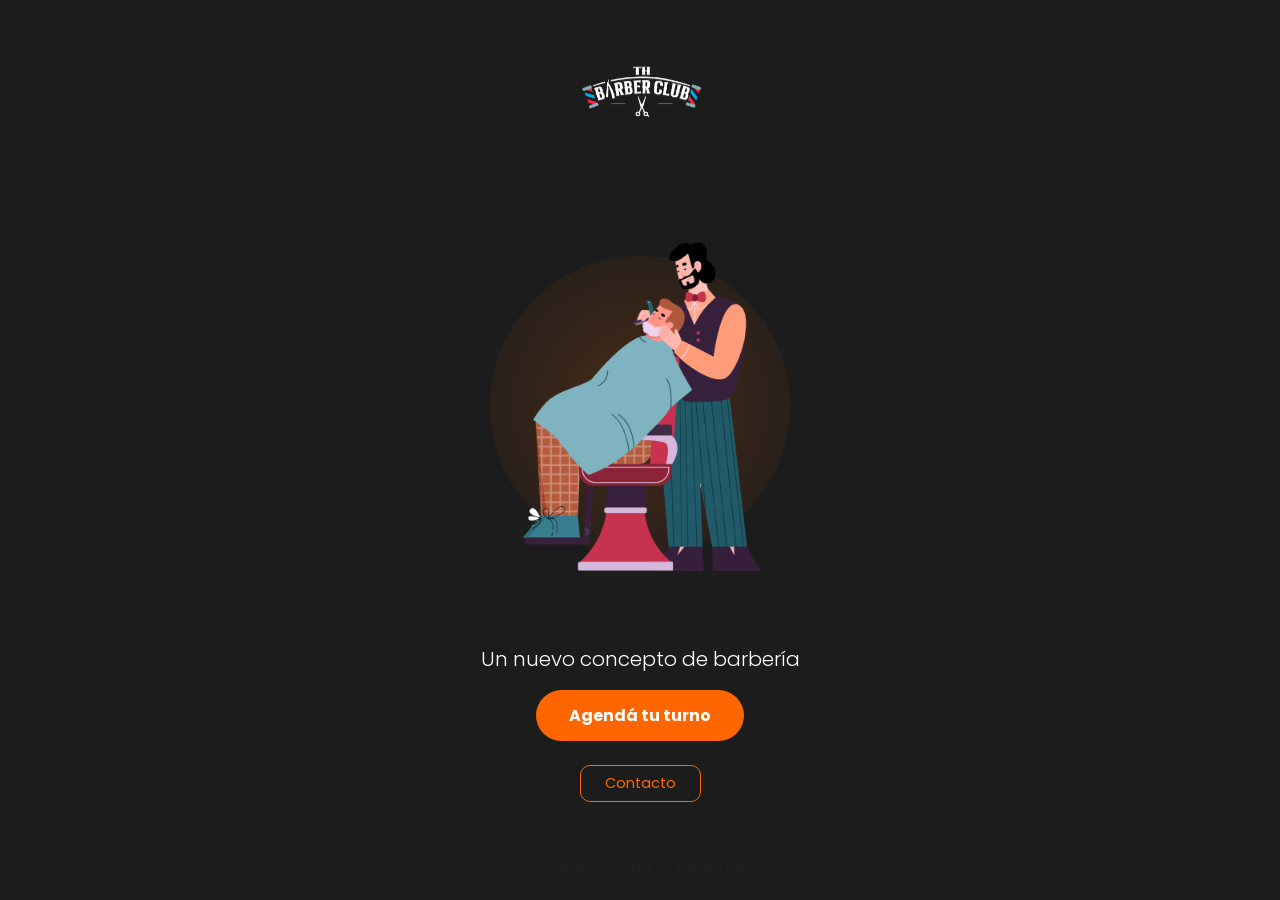
==== index.html @ 264c2985 "Base inicial" ====
<!DOCTYPE html>
<html lang="es">
  <head>
    <meta charset="UTF-8" />
    <meta name="viewport" content="width=device-width, initial-scale=1.0" />
    <title>TH Barber Club</title>
    <link rel="icon" href="./img/logo.svg" type="image/x-icon" />
    <link
      href="https://cdn.jsdelivr.net/npm/bootstrap@5.3.2/dist/css/bootstrap.min.css"
      rel="stylesheet"
    />
    <link rel="stylesheet" href="./css/styles.css" />
  </head>
  <style>
@keyframes ola {
  0% {
    transform: translate(-50%, -50%) scale(1);
    opacity: 0.6; /* Más brillante */
  }
  50% {
    transform: translate(-50%, -50%) scale(1.1);
    opacity: 0.3;
  }
  100% {
    transform: translate(-50%, -50%) scale(1.2);
    opacity: 0;
  }
}

.mancha-onda {
  animation: ola 8s ease-in-out infinite;
  pointer-events: none;
}

</style>
  <body>
    <div class="container-fluid min-vh-100 d-flex flex-column justify-content-between py-4 px-3">
      <!-- Logo -->
      <header class="text-center mb-4">
        <img
          src="./img/logo.svg"
          alt="Logo de TH Barber Club"
          class="img-fluid"
          style="max-width: 150px"
        />
      </header>

      <!-- Imagen con fondo decorativo -->
      <section class="position-relative text-center mb-4">
        <!-- Mancha decorativa detrás -->
        <div
          class="position-absolute top-50 start-50 translate-middle mancha-animada"
          style="
            width: 300px;
            height: 300px;
            background: radial-gradient(circle at center, #ff660033, transparent);
            border-radius: 50%;
            z-index: 0;
          "
        ></div>

        <img
          src="./img/barbero-ilustracion.svg"
          alt="Ilustración de un barbero moderno"
          class="img-fluid position-relative"
          style="z-index: 1; max-width: 250px"
        />
      </section>

      <!-- Texto y llamado a la acción -->
      <section class="text-center mb-3">
        <p class="fs-5 fw-light">Un nuevo concepto de barbería</p>
        <a href="reserva.html" class="btn btn-primario">Agendá tu turno</a>
      </section>

      <!-- Botón de contacto -->
      <section class="text-center">
        <a href="contacto.html" class="btn btn-secundario">Contacto</a>
      </section>

      <!-- Footer opcional -->
      <footer class="text-center mt-5">
        <small class="text-muted">© 2025 TH Barber Club. Todos los derechos reservados.</small>
      </footer>
    </div>
  </body>
</html>
---- css/styles.css ----
/* Poppins */
@import url('https://fonts.googleapis.com/css2?family=Poppins:ital,wght@0,100;0,200;0,300;0,400;0,500;0,600;0,700;0,800;0,900;1,100;1,200;1,300;1,400;1,500;1,600;1,700;1,800;1,900&display=swap');

body {
  background-color: #1c1c1c;
  color: white;
  font-family: 'Poppins', sans-serif;
}

footer {
  font-size: 0.75rem;
  color: #999;
}

.form-control {
  border: 2px solid #ff6600;
  border-radius: 12px;
  padding: 4px 8px;
  display: inline-block;
}

.form-control:focus {
  border-color: #ffc494;
  box-shadow: 0 0 0 2px rgba(255, 255, 255, 0.2);
}


/* Botones */
.btn-primario {
  background-color: #ff6600;
  color: white;
  border-radius: 30px;
  padding: 0.8rem 2rem;
  font-weight: bold;
}
.btn-primario:hover {
  background-color: #e65500;
}

.btn-secundario {
  border: 1px solid #ff6600;
  color: #ff6600;
  background: transparent;
  border-radius: 10px;
  padding: 0.4rem 1.5rem;
  font-size: 0.9rem;
}

/* Test */
.seccion {
  display: none;
}
.seccion.activa {
  display: block;
}
.input-opcion {
  border: 2px solid #ff6600;
  border-radius: 20px;
  padding: 0.8rem;
  text-align: center;
  color: white;
  background: transparent;
  cursor: pointer;
  margin-bottom: 1rem;
}
.input-opcion.selected {
  background-color: #ff6600;
  color: white;
}

/* <-- Animaciones --> */
.card-hover {
  background-color: var(--bs-dark);
  color: white;
  border: none;
  border-radius: 1rem;
  transition: transform 0.3s ease, box-shadow 0.3s ease;
  box-shadow: 0 2px 10px rgba(0, 0, 0, 0.1);
}

.card-hover:hover {
  transform: translateY(-5px) scale(1.02);
  box-shadow: 0 8px 24px rgba(0, 0, 0, 0.2);
}

/* PANEL */
/* Estilos adicionales para el dashboard - agregar al archivo styles.css existente */

/* Vistas del dashboard */
.vista-activa { 
    display: block !important; 
}

.vista-oculta { 
    display: none !important; 
}

/* Estadísticas Cards */
.card-estadistica {
    background: linear-gradient(135deg, #2c2c2c 0%, #1c1c1c 100%);
    border: 1px solid rgba(255, 102, 0, 0.1);
    transition: all 0.3s ease;
}

.card-estadistica:hover {
    border-color: rgba(255, 102, 0, 0.3);
    box-shadow: 0 8px 25px rgba(255, 102, 0, 0.1);
}

/* Badges personalizados */
.badge-dashboard {
    background-color: #ff6600;
    color: white;
    font-size: 0.75rem;
    padding: 0.25em 0.6em;
    border-radius: 0.5rem;
}

/* Calendario */
.calendario-grid {
    display: grid;
    grid-template-columns: repeat(7, 1fr);
    gap: 1px;
    background: #333;
    border-radius: 8px;
    overflow: hidden;
}

.calendario-header {
    background-color: #ff6600 !important;
    color: white !important;
    font-weight: bold;
    text-align: center;
    padding: 0.75rem 0;
}

.calendario-dia {
    background-color: #1c1c1c;
    min-height: 80px;
    padding: 0.5rem;
    cursor: pointer;
    transition: background-color 0.2s ease;
    border: 1px solid transparent;
}

.calendario-dia:hover {
    background-color: #333 !important;
}

.calendario-dia.hoy {
    border-color: #ff6600;
    background-color: rgba(255, 102, 0, 0.1);
}

/* Turnos en el calendario */
.turno-calendario {
    background-color: #ff6600;
    color: white;
    font-size: 0.6rem;
    padding: 0.1rem 0.3rem;
    border-radius: 3px;
    margin: 1px 0;
    display: block;
    text-align: center;
}

.turno-calendario.confirmado {
    background-color: #28a745;
}

.turno-calendario.pendiente {
    background-color: #ffc107;
    color: #000;
}

.turno-calendario.cancelado {
    background-color: #dc3545;
}

/* Tabla de turnos responsiva */
@media (max-width: 768px) {
    .table-responsive table {
        font-size: 0.875rem;
    }
    
    .btn-group .btn {
        padding: 0.25rem 0.5rem;
    }
}

/* Modal personalizado */
.modal-content {
    background-color: #1c1c1c;
    border: 1px solid #ff6600;
}

.modal-header {
    border-bottom-color: rgba(255, 102, 0, 0.2);
}

.modal-footer {
    border-top-color: rgba(255, 102, 0, 0.2);
}

/* Filtros compactos */
.filtros-container {
    background-color: rgba(255, 102, 0, 0.05);
    border: 1px solid rgba(255, 102, 0, 0.1);
    border-radius: 8px;
    padding: 1rem;
}

/* Gráficos contenedor */
.grafico-container {
    position: relative;
    height: 300px;
}

/* Animaciones suaves */
.fade-in {
    animation: fadeIn 0.3s ease-in;
}

@keyframes fadeIn {
    from { opacity: 0; transform: translateY(10px); }
    to { opacity: 1; transform: translateY(0); }
}

/* Botones de acción */
.btn-accion {
    padding: 0.25rem 0.5rem;
    font-size: 0.875rem;
    border-radius: 4px;
}

/* Estados de turno */
.estado-confirmado {
    background-color: #28a745;
}

.estado-pendiente {
    background-color: #ffc107;
    color: #000;
}

.estado-cancelado {
    background-color: #dc3545;
}

/* Navegación del dashboard */
.dashboard-nav {
    background-color: rgba(255, 102, 0, 0.1);
    border-radius: 8px;
    padding: 0.5rem;
    margin-bottom: 1rem;
}

/* Métricas destacadas */
.metrica-principal {
    font-size: 2rem;
    font-weight: bold;
    color: #ff6600;
}

.metrica-cambio {
    font-size: 0.875rem;
    color: #999;
}

/* Progress bars personalizadas */
.progress {
    background-color: rgba(255, 255, 255, 0.1);
    border-radius: 0.5rem;
}

.progress-bar-custom {
    background: linear-gradient(90deg, #ff6600 0%, #ff9933 100%);
    border-radius: 0.5rem;
}

/* Alertas de éxito temporales */
.alert-flotante {
    position: fixed;
    top: 20px;
    right: 20px;
    z-index: 9999;
    max-width: 300px;
    animation: slideIn 0.3s ease-out;
}

@keyframes slideIn {
    from {
        transform: translateX(100%);
        opacity: 0;
    }
    to {
        transform: translateX(0);
        opacity: 1;
    }
}

/* Responsive adjustments */
@media (max-width: 768px) {
    .calendario-grid {
        gap: 0;
    }
    
    .calendario-dia {
        min-height: 60px;
        padding: 0.25rem;
        font-size: 0.875rem;
    }
    
    .metrica-principal {
        font-size: 1.5rem;
    }
    
    .card-body {
        padding: 0.75rem;
    }
}

/* Selector de semana: grupo compacto y centrado, sin estirarse a todo el ancho */
#paso-2 .col > .d-flex.justify-content-between.align-items-center {
  justify-content: center;
  gap: 0.6rem;
}

#rango-semana {
  flex: none;
  text-align: center;
  white-space: nowrap;
  font-size: 1.1rem;
  font-weight: bold;
}

#paso-2 .col > .d-flex.justify-content-between.align-items-center .btn-secundario {
  padding: 0.3rem 0.7rem;
  flex-shrink: 0;
}

/* En pantallas chicas, texto más compacto para que no se apriete */
@media (max-width: 576px) {
  #rango-semana {
    font-size: 0.85rem;
    font-weight: 500;
  }
}

/* Separador visual entre el texto intro y la sección de fecha/hora */
#paso-2 .calendar-horarios {
  border-top: 1px solid rgba(255, 102, 0, 0.2);
  padding-top: 1.25rem;
  margin-top: 0.5rem;
}

/* Un poco más compactos los botones de día en pantallas chicas */
@media (max-width: 576px) {
  #dias-semana .input-opcion {
    padding: 0.6rem;
    font-size: 0.85rem;
    min-width: 3.2rem;
  }
}
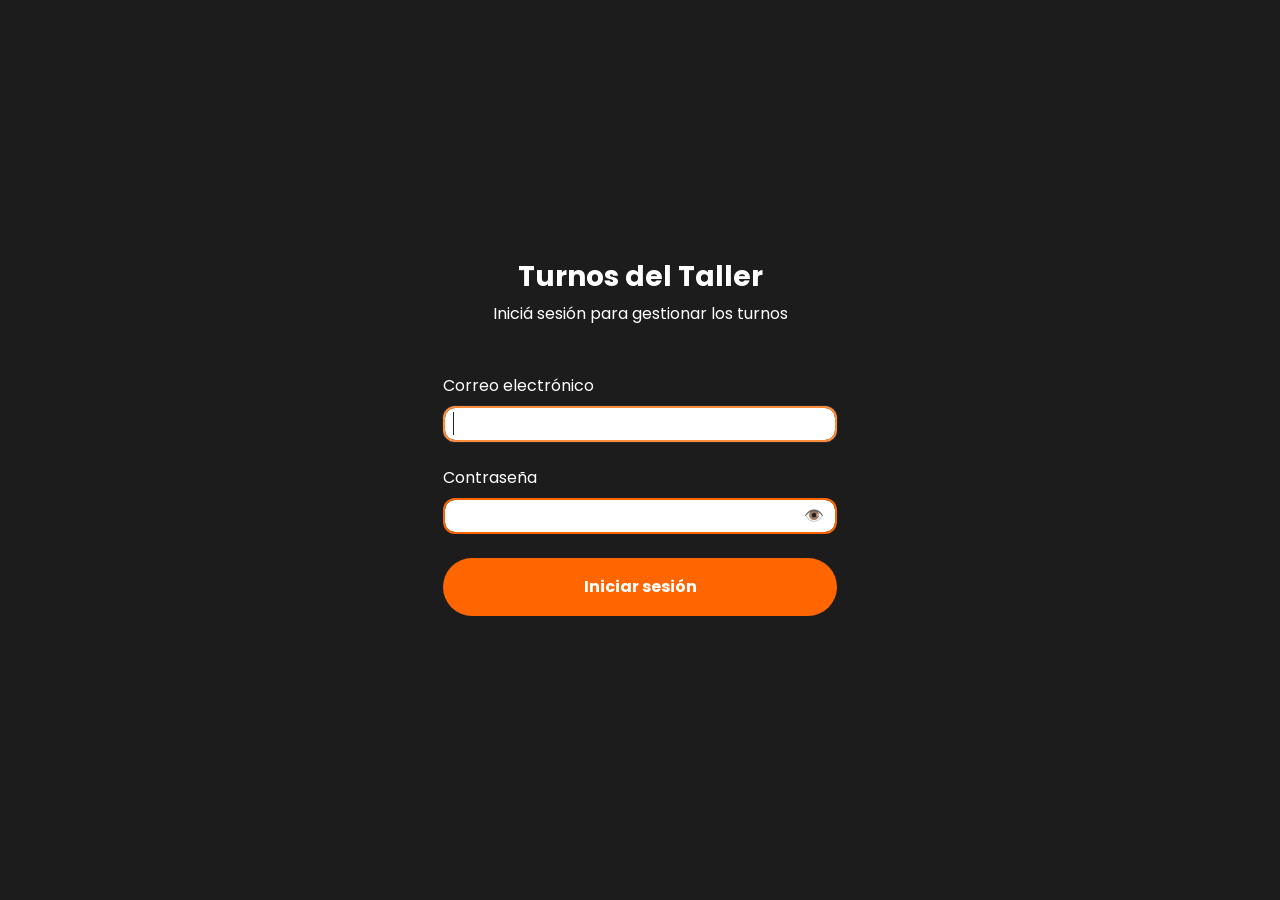
==== commit 85e72549: "reedireccion pagina principal" ====
--- a/index.html
+++ b/index.html
@@ -1,87 +1,11 @@
 <!DOCTYPE html>
 <html lang="es">
-  <head>
-    <meta charset="UTF-8" />
-    <meta name="viewport" content="width=device-width, initial-scale=1.0" />
-    <title>TH Barber Club</title>
-    <link rel="icon" href="./img/logo.svg" type="image/x-icon" />
-    <link
-      href="https://cdn.jsdelivr.net/npm/bootstrap@5.3.2/dist/css/bootstrap.min.css"
-      rel="stylesheet"
-    />
-    <link rel="stylesheet" href="./css/styles.css" />
-  </head>
-  <style>
-@keyframes ola {
-  0% {
-    transform: translate(-50%, -50%) scale(1);
-    opacity: 0.6; /* Más brillante */
-  }
-  50% {
-    transform: translate(-50%, -50%) scale(1.1);
-    opacity: 0.3;
-  }
-  100% {
-    transform: translate(-50%, -50%) scale(1.2);
-    opacity: 0;
-  }
-}
-
-.mancha-onda {
-  animation: ola 8s ease-in-out infinite;
-  pointer-events: none;
-}
-
-</style>
-  <body>
-    <div class="container-fluid min-vh-100 d-flex flex-column justify-content-between py-4 px-3">
-      <!-- Logo -->
-      <header class="text-center mb-4">
-        <img
-          src="./img/logo.svg"
-          alt="Logo de TH Barber Club"
-          class="img-fluid"
-          style="max-width: 150px"
-        />
-      </header>
-
-      <!-- Imagen con fondo decorativo -->
-      <section class="position-relative text-center mb-4">
-        <!-- Mancha decorativa detrás -->
-        <div
-          class="position-absolute top-50 start-50 translate-middle mancha-animada"
-          style="
-            width: 300px;
-            height: 300px;
-            background: radial-gradient(circle at center, #ff660033, transparent);
-            border-radius: 50%;
-            z-index: 0;
-          "
-        ></div>
-
-        <img
-          src="./img/barbero-ilustracion.svg"
-          alt="Ilustración de un barbero moderno"
-          class="img-fluid position-relative"
-          style="z-index: 1; max-width: 250px"
-        />
-      </section>
-
-      <!-- Texto y llamado a la acción -->
-      <section class="text-center mb-3">
-        <p class="fs-5 fw-light">Un nuevo concepto de barbería</p>
-        <a href="reserva.html" class="btn btn-primario">Agendá tu turno</a>
-      </section>
-
-      <!-- Botón de contacto -->
-      <section class="text-center">
-        <a href="contacto.html" class="btn btn-secundario">Contacto</a>
-      </section>
-
-      <!-- Footer opcional -->
-      <footer class="text-center mt-5">
-        <small class="text-muted">© 2025 TH Barber Club. Todos los derechos reservados.</small>
-      </footer>
-    </div>
-  </body>
-</html>
+<head>
+    <meta charset="UTF-8">
+    <meta http-equiv="refresh" content="0; url=/admin/login.html">
+    <title>Redirigiendo...</title>
+</head>
+<body>
+    <p>Redirigiendo al sistema...</p>
+</body>
+</html>
